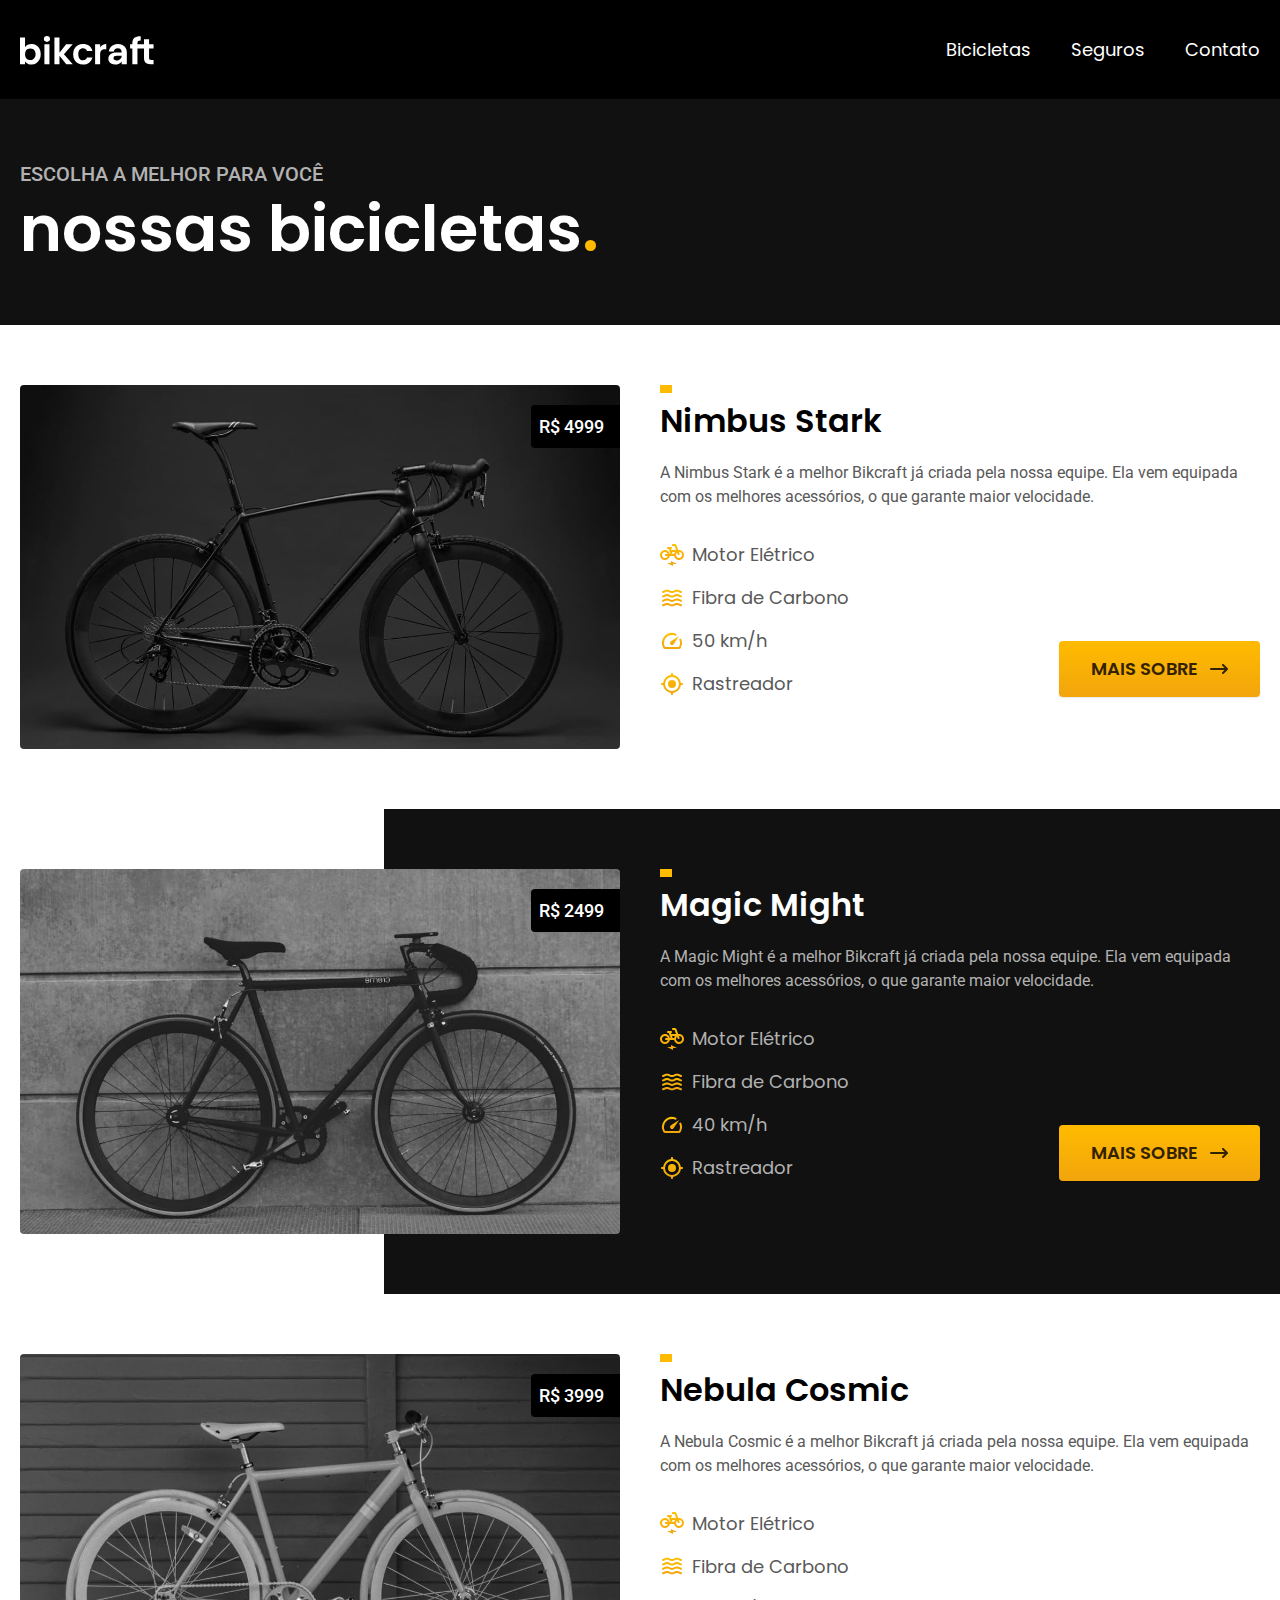
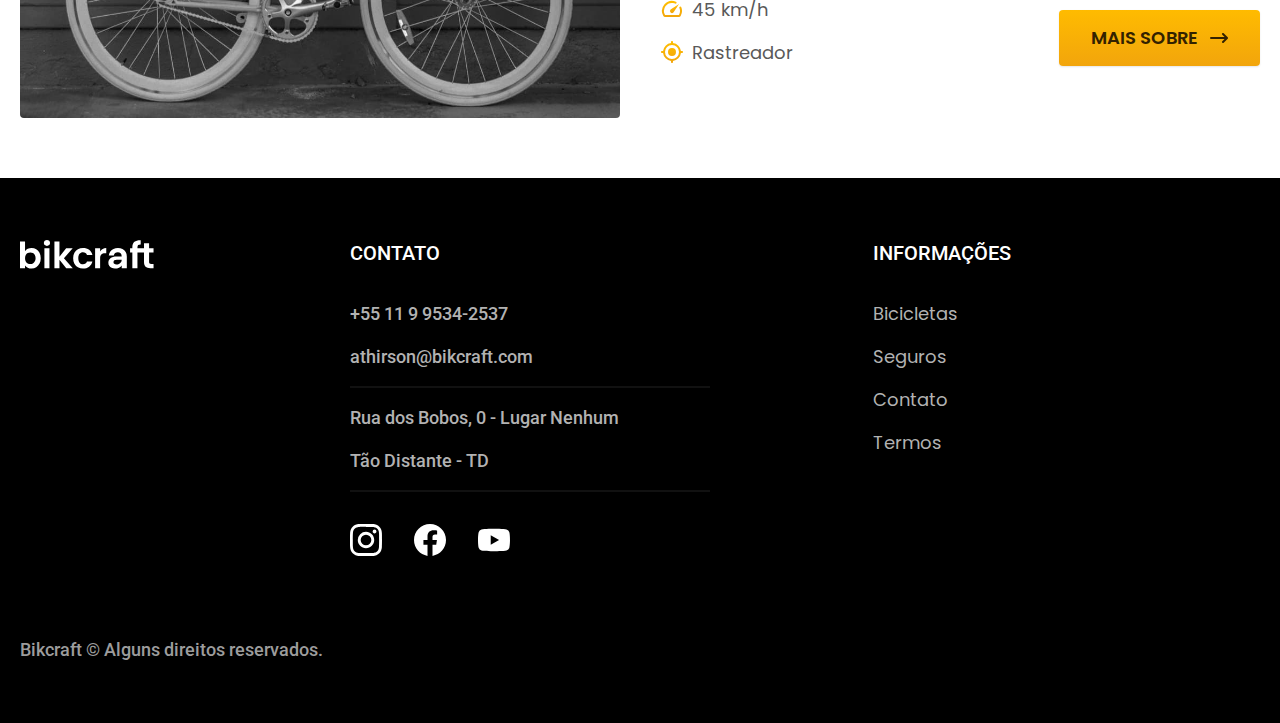
==== bicicletas.html @ 99ac9e3c "paginas adicionais" ====
<!DOCTYPE html>
<html lang="en">
<head>
    <meta charset="UTF-8">
    <meta name="viewport" content="width=device-width, initial-scale=1.0">
    <link rel="stylesheet" href="css/index.css">
    <link rel="preconnect" href="https://fonts.googleapis.com">
    <link rel="preconnect" href="https://fonts.gstatic.com" crossorigin>
    <link href="https://fonts.googleapis.com/css2?family=Poppins:ital,wght@0,100;0,200;0,300;0,400;0,500;0,600;0,700;0,800;0,900;1,100;1,200;1,300;1,400;1,500;1,600;1,700;1,800;1,900&family=Roboto:ital,wght@0,100;0,300;0,400;0,500;0,700;0,900;1,100;1,300;1,400;1,500;1,700;1,900&display=swap" rel="stylesheet">
    <link href="https://fonts.googleapis.com/css2?family=Merriweather:ital,wght@1,300;1,900&display=swap" rel="stylesheet">
    <title>bicicletas | bikcraft</title>
    <meta name="description" content="Termos e condições">
</head>
<body id="bicicletas">
    <header class="header-bg">
        <div class="header container">
            <a href="./">
                <img src="img/bikcraft.svg" alt="Logo Bikcraft">
            </a>
            <nav aria-label="primaria">
                <ul class="header-menu font-1-m">
                    <li><a href="./bicicletas.html">Bicicletas</a></li>
                    <li><a href="./seguros.html">Seguros</a></li>
                    <li><a href="./contato.html">Contato</a></li>
                </ul>
            </nav>
        </div>
    </header>

    <main>
        <div class="titulo-bg">
            <div class="titulo container">
                <p class="font-2-l-b c5">Escolha a melhor para você</p>
                <h1 class="font-1-xxl w">nossas bicicletas<span class="p1">.</span></h1>
            </div>
        </div>

        <div>
            <div class="bicicletas container">
                <div class="bicicletas-imagem">
                    <img src="./img/bicicletas/nimbus.jpg" alt="Bicicleta preta" />
                    <span class="font-2-m w">R$ 4999</span>
                </div>
                <div class="bicicletas-conteudos">
                    <h2 class="font-1-xl">Nimbus Stark</h2>
                    <p class="font-2-s c8">A Nimbus Stark é a melhor Bikcraft já criada pela nossa equipe. Ela vem equipada com os melhores acessórios, o que garante maior velocidade.</p>
                    <ul class="font-1-m c8">
                        <li>
                            <img src="./img/icones/eletrica.svg" alt="" />
                            Motor Elétrico
                        </li>
                        <li>
                            <img src="./img/icones/carbono.svg" alt="" />
                            Fibra de Carbono
                        </li>
                        <li>
                            <img src="./img/icones/velocidade.svg" alt="" />
                            50 km/h
                        </li>
                        <li>
                            <img src="./img/icones/rastreador.svg" alt="" />
                            Rastreador
                        </li>
                    </ul>
                    <a class="btn seta" href="./bicicletas/nimbus.html">Mais sobre</a>
                </div>
            </div>
        </div>

        <div class="bicicletas-bg">
            <div class="bicicletas container">
                <div class="bicicletas-imagem">
                    <img src="./img/bicicletas/magic.jpg" alt="Bicicleta preta" />
                    <span class="font-2-m w">R$ 2499</span>
                </div>
                <div class="bicicletas-conteudos">
                    <h2 class="font-1-xl w">Magic Might</h2>
                    <p class="font-2-s c5">A Magic Might é a melhor Bikcraft já criada pela nossa equipe. Ela vem equipada com os melhores acessórios, o que garante maior velocidade.</p>
                    <ul class="font-1-m c5">
                        <li>
                            <img src="./img/icones/eletrica.svg" alt="" />
                            Motor Elétrico
                        </li>
                        <li>
                            <img src="./img/icones/carbono.svg" alt="" />
                            Fibra de Carbono
                        </li>
                        <li>
                            <img src="./img/icones/velocidade.svg" alt="" />
                            40 km/h
                        </li>
                        <li>
                            <img src="./img/icones/rastreador.svg" alt="" />
                            Rastreador
                        </li>
                    </ul>
                    <a class="btn seta" href="./bicicletas/magic.html">Mais sobre</a>
                </div>
            </div>
        </div>

        <div>
            <div class="bicicletas container">
                <div class="bicicletas-imagem">
                    <img src="./img/bicicletas/nebula.jpg" alt="Bicicleta preta" />
                    <span class="font-2-m w">R$ 3999</span>
                </div>
                <div class="bicicletas-conteudos">
                    <h2 class="font-1-xl">Nebula Cosmic</h2>
                    <p class="font-2-s c8">A Nebula Cosmic é a melhor Bikcraft já criada pela nossa equipe. Ela vem equipada com os melhores acessórios, o que garante maior velocidade.</p>
                    <ul class="font-1-m c8">
                        <li>
                            <img src="./img/icones/eletrica.svg" alt="" />
                            Motor Elétrico
                        </li>
                        <li>
                            <img src="./img/icones/carbono.svg" alt="" />
                            Fibra de Carbono
                        </li>
                        <li>
                            <img src="./img/icones/velocidade.svg" alt="" />
                            45 km/h
                        </li>
                        <li>
                            <img src="./img/icones/rastreador.svg" alt="" />
                            Rastreador
                        </li>
                    </ul>
                    <a class="btn seta" href="./bicicletas/nebula.html">Mais sobre</a>
                </div>
            </div>
        </div>



    </main>

    <footer class="footer-bg">
        <div class="footer container">
            <img src="./img/bikcraft.svg" alt="Bikcraft" />
            <div class="footer-contato">
                <h3 class="font-2-l-b w">Contato</h3>
                <ul class="font-2-m c5">
                    <li><a href="tel:+">+55 11 9 9534-2537</a></li>
                    <li><a href="mailto:">athirson@bikcraft.com</a></li>
                    <li>Rua dos Bobos, 0 - Lugar Nenhum</li>
                    <li>Tão Distante - TD</li>
                </ul>
                <div class="footer-redes">
                    <a href="#">
                        <img src="./img/redes/instagram.svg" alt="Instagram" />
                    </a>
                    <a href="#">
                        <img src="./img/redes/facebook.svg" alt="Facebook" />
                    </a>
                    <a href="#">
                        <img src="./img/redes/youtube.svg" alt="Youtube" />
                    </a>
                </div>
            </div> 
            <div class="footer-inforamcoes">
                <h3 class="font-2-l-b w">Informações</h3>
                <nav>
                    <ul class="font-1-m c5">
                        <li><a href="./bicicletas.html">Bicicletas</a></li>
                        <li><a href="./seguros.html">Seguros</a></li>
                        <li><a href="./contato.html">Contato</a></li>
                        <li><a href="./termos.html">Termos</a></li>
                    </ul>
                </nav>
            </div>
            <p class="footer-copy font-2-m c6">Bikcraft © Alguns direitos reservados.</p>
        </div>
    </footer>
</body>
</html>
---- css/index.css ----
@import "./global/global.css";
@import "./global/header.css";
@import "./global/footer.css";
@import "./util/componentes.css";
@import "./util/tipografia.css";
@import "./util/cores.css";
@import "./util/formulario.css";
@import "./home/introducao.css";
@import "./home/tecnologia.css";
@import "./home/parceiros.css";
@import "./home/depoimento.css";
@import "./bicicletas/lista.css";
@import "./bicicletas/bicicletas.css";
@import "./bicicletas/bicicleta.css";
@import "./bicicletas/seguro.css";
@import "./seguros/seguros.css";
@import "./seguros/vantagens.css";
@import "./seguros/perguntas.css";
@import "./termos/termos.css";
@import "./contato/contato.css";
@import "./contato/lojas.css";
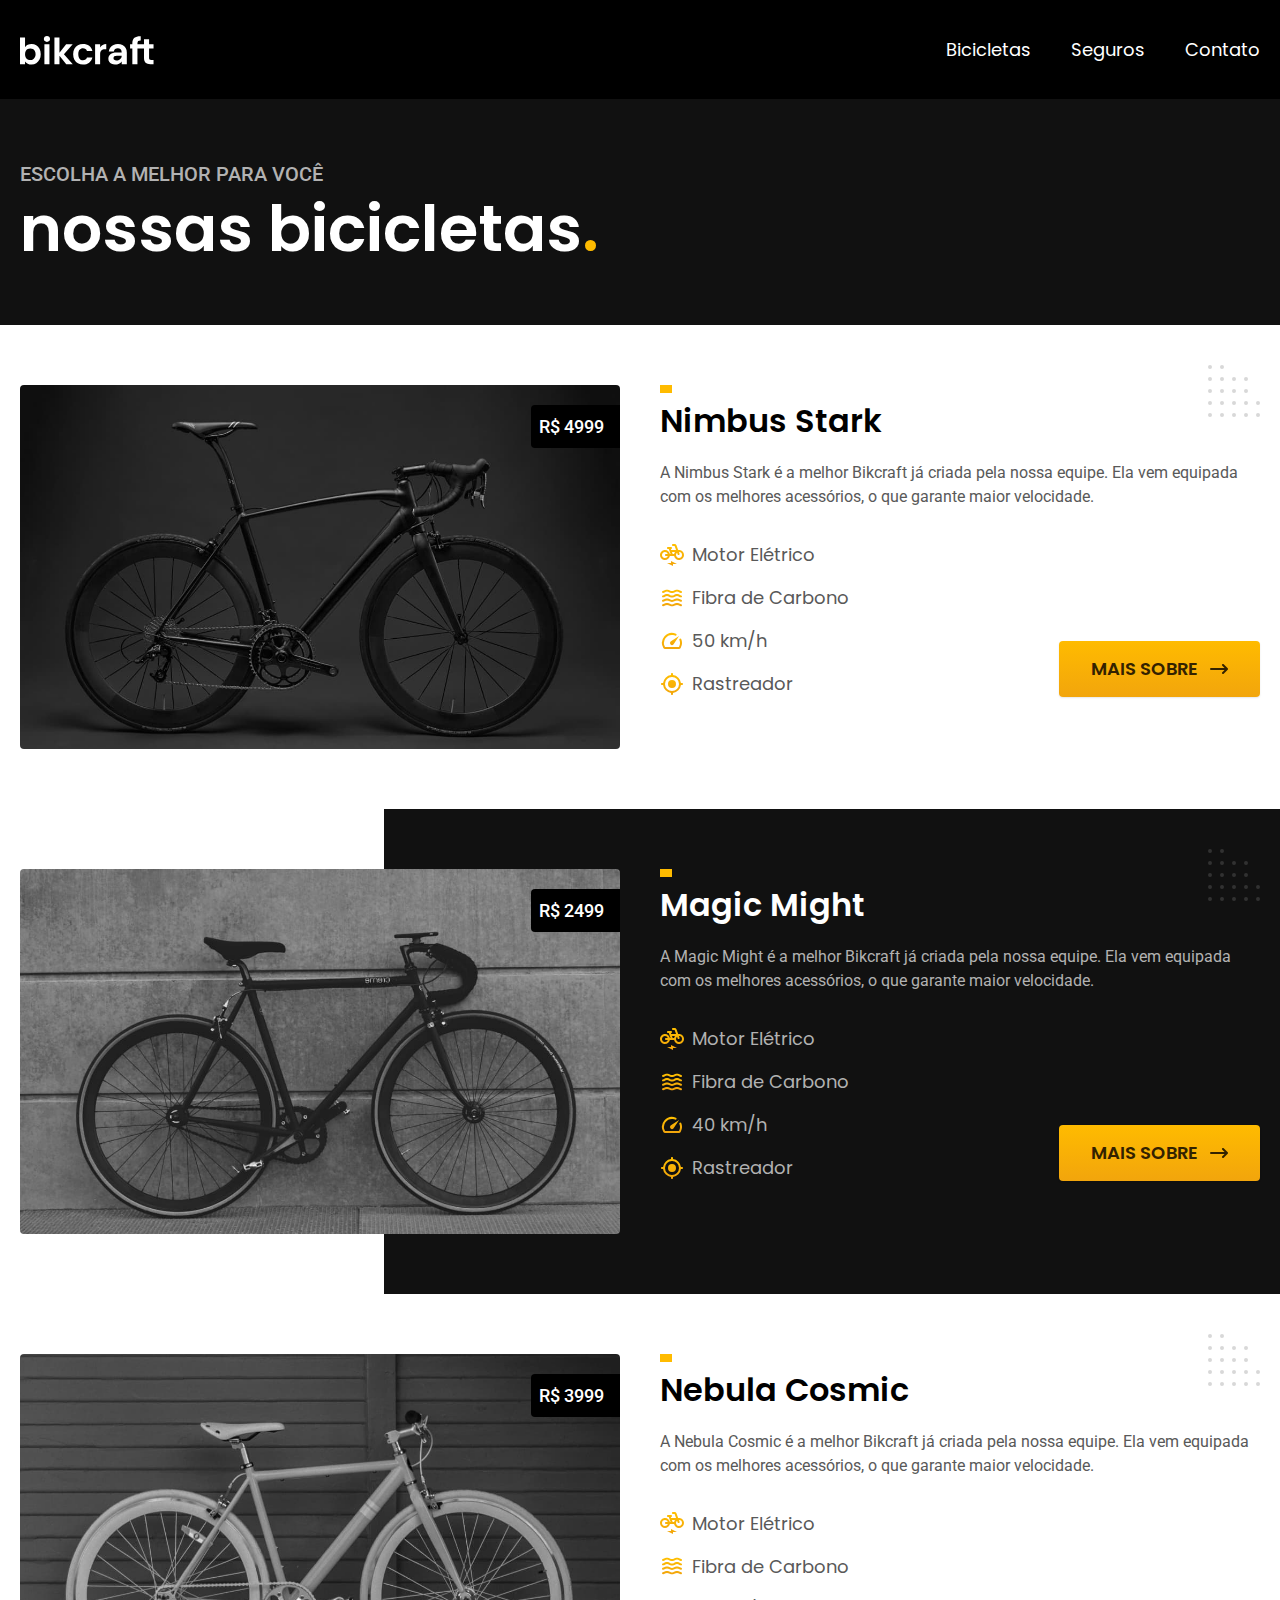
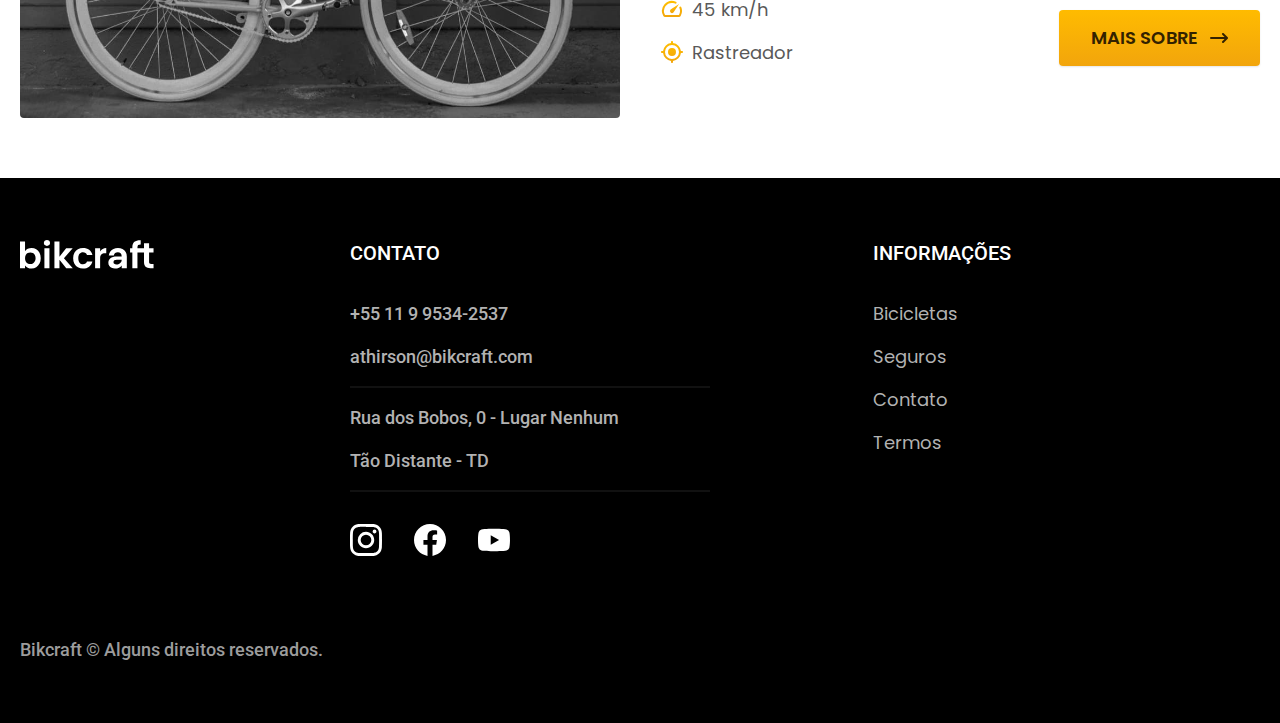
==== commit ee6bab61: "static site complete" ====
--- a/bicicletas.html
+++ b/bicicletas.html
@@ -173,4 +173,5 @@
         </div>
     </footer>
 </body>
+<script src="./js/script.js"></script>
 </html>--- a/css/index.css
+++ b/css/index.css
@@ -19,5 +19,6 @@
 @import "./termos/termos.css";
 @import "./contato/contato.css";
 @import "./contato/lojas.css";
+@import "./orcamento/orcamento.css";
 
 
